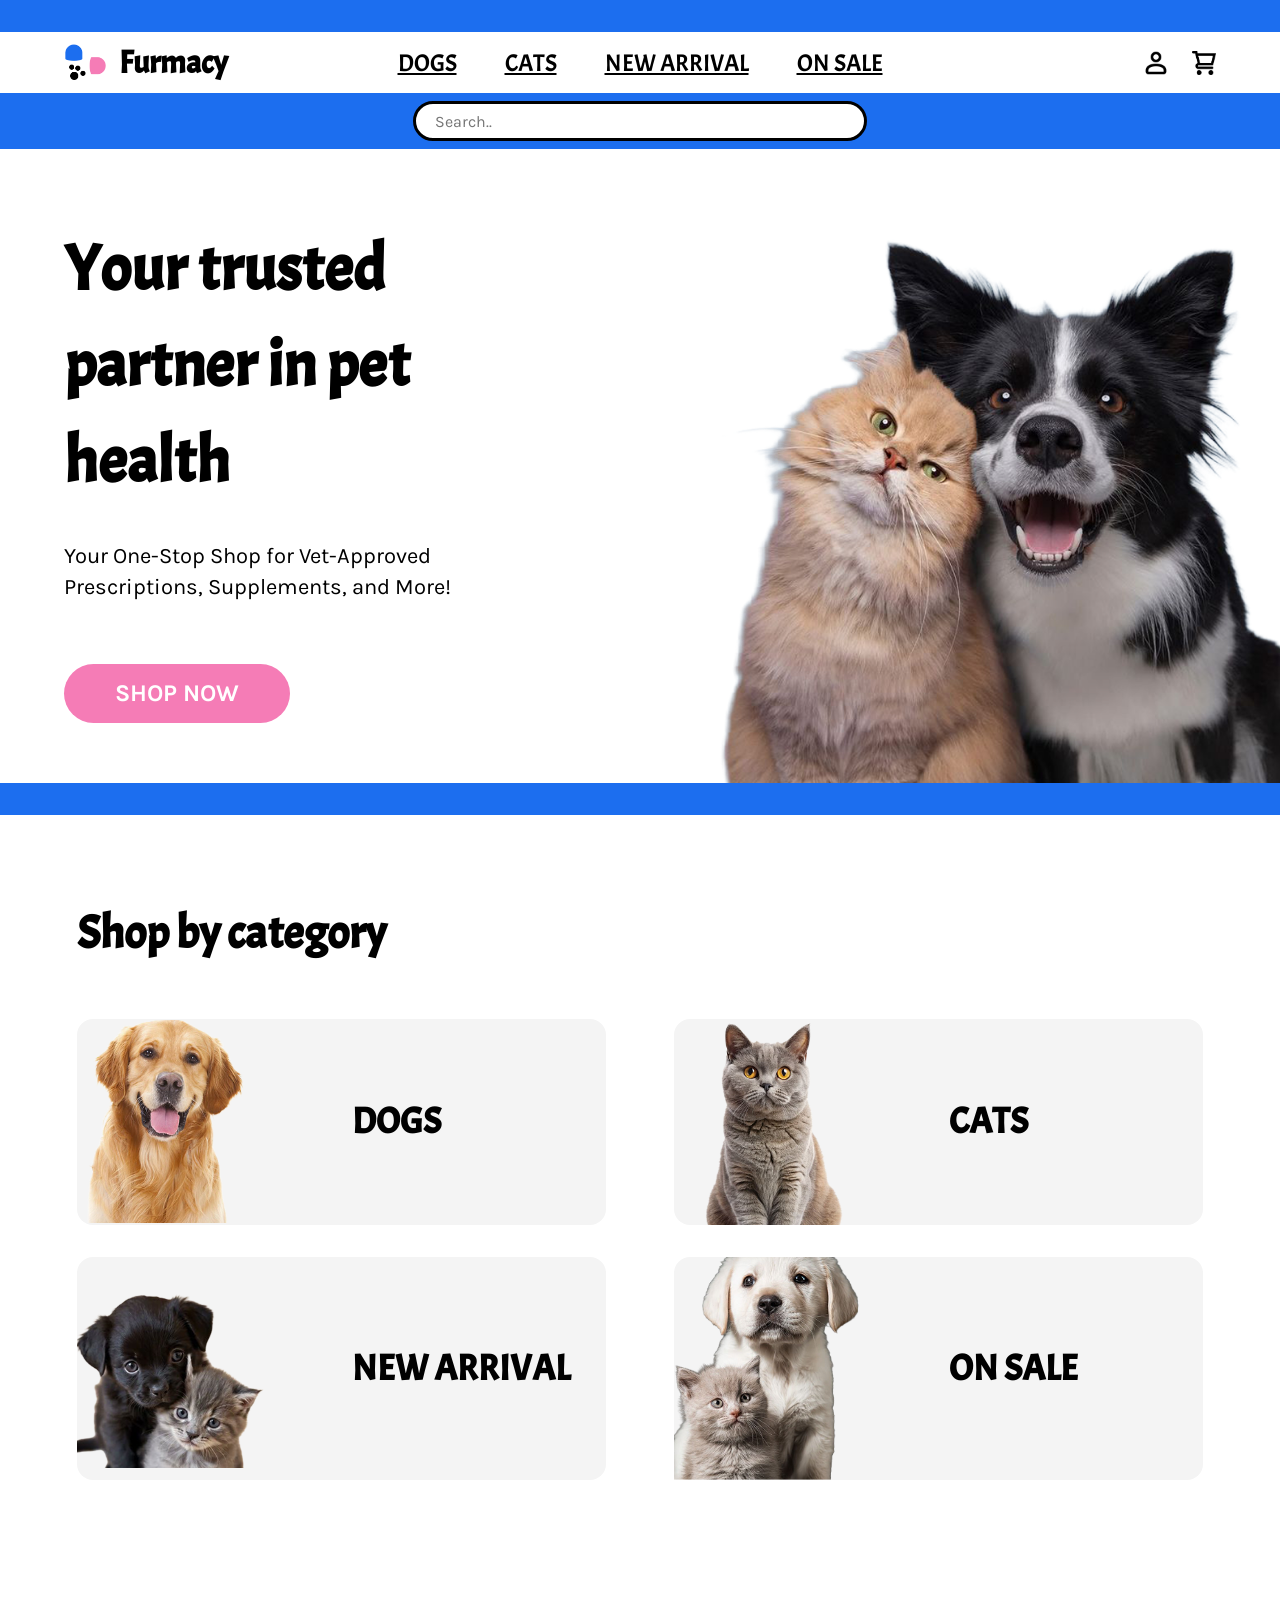
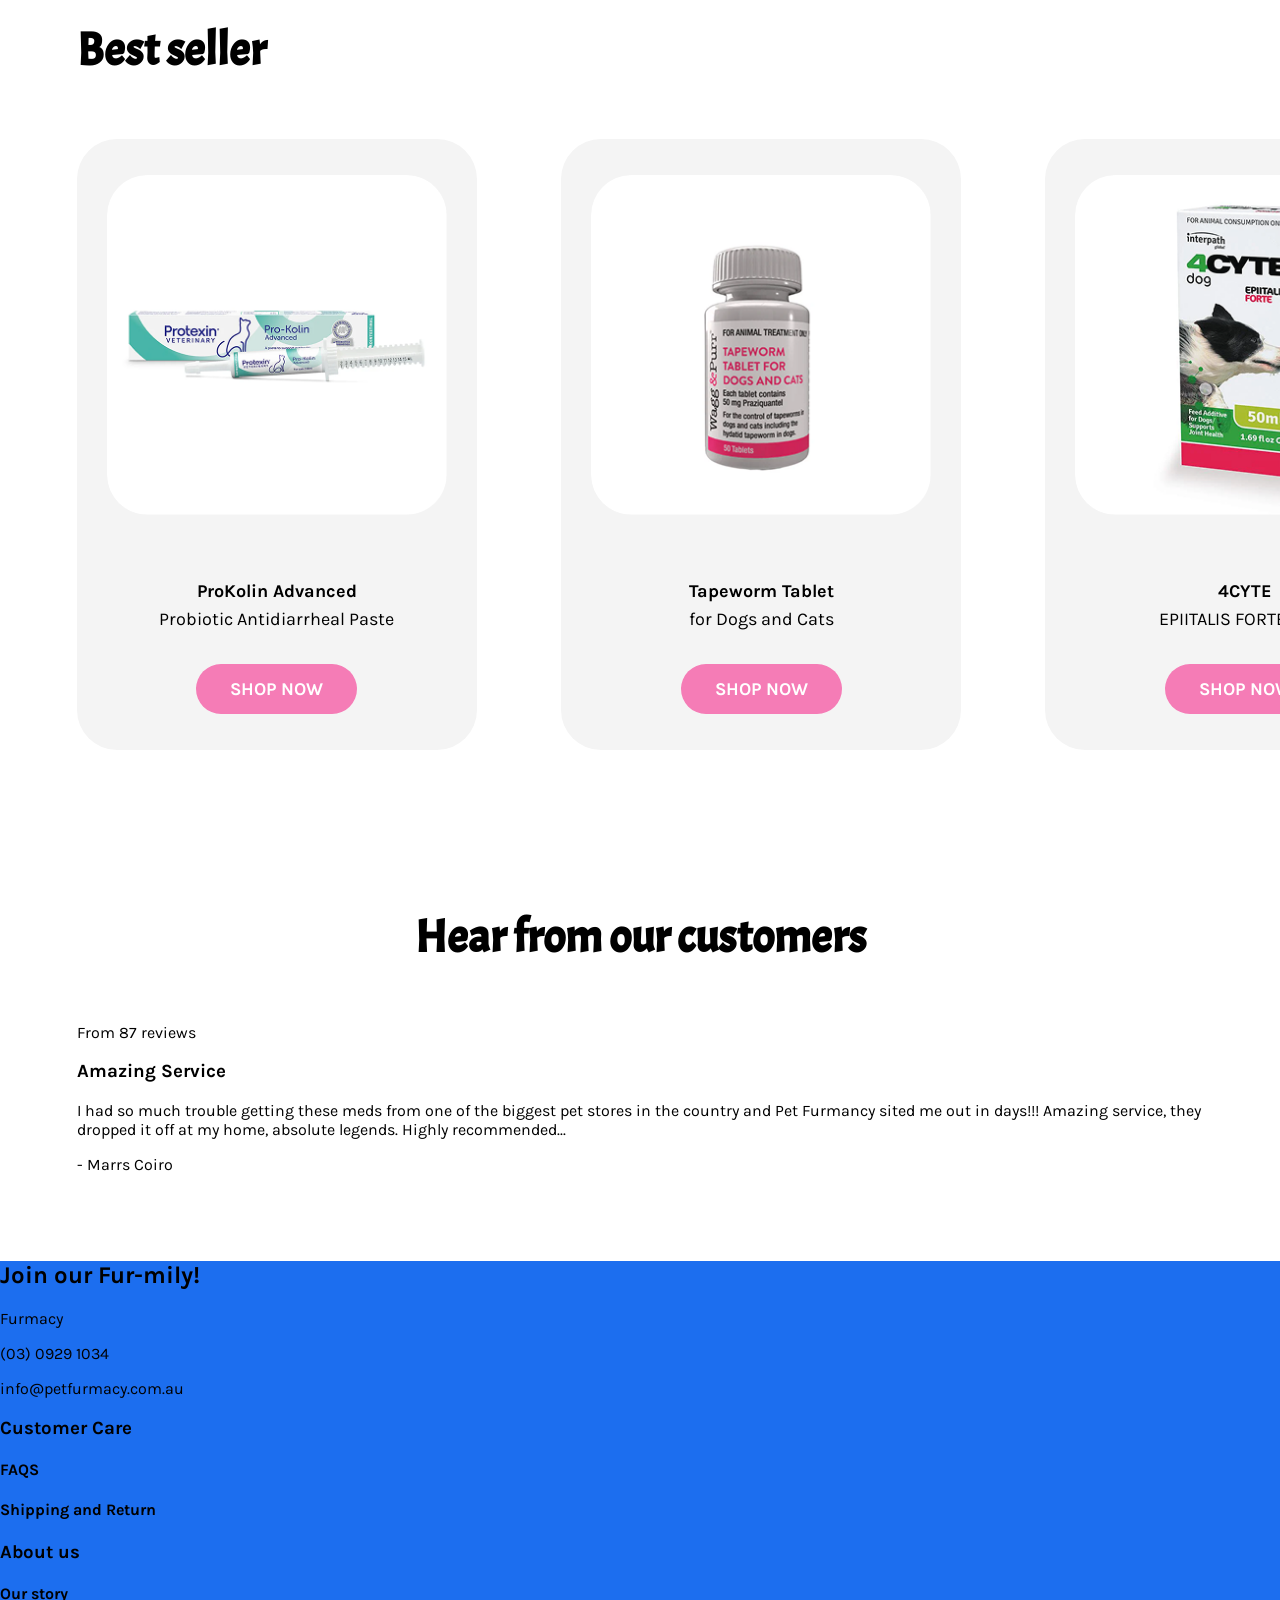
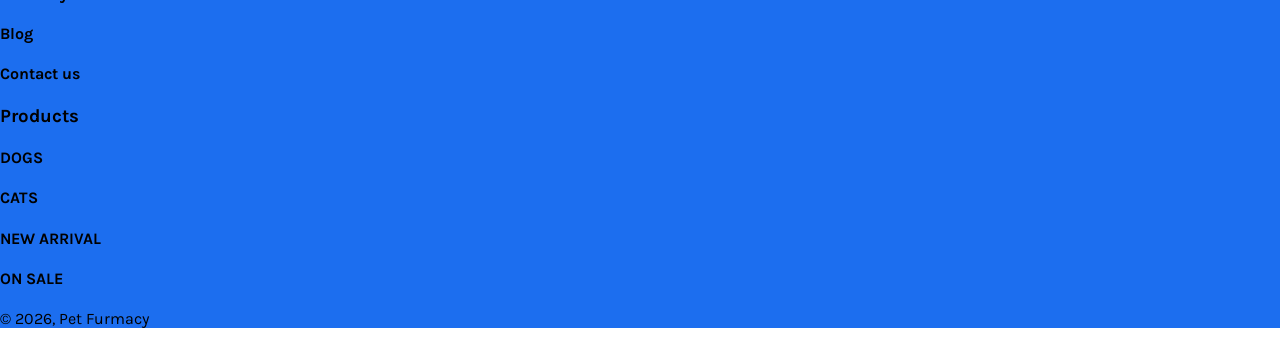
==== index.html @ a3ecbedf "fix homepage best seller section css" ====
<!DOCTYPE html>
<html lang="en">
<head>
    <meta charset="UTF-8">
    <meta name="viewport" content="width=device-width, initial-scale=1.0">
    <title>Pet Furmacy</title>
    <link rel="stylesheet" href="CSS/homepage.css">
</head>

<body>
    <script src="JS/homepage.js"></script>

    <!--header section-->
    <header>
        <div class="first_row"></div>

        <section class="second_row">

            <div class="logo_group">
                <img class="logo" src="Image/homepage_image/logo.png" alt="logo">
                <h1>Furmacy</h1>
            </div>
            
            <nav class="nav_menu">
                <a href="HTML/listpage.html">DOGS</a>
                <a href="#">CATS</a>
                <a href="#">NEW ARRIVAL</a>
                <a href="#">ON SALE</a>
            </nav>

            <div class="header_icons">
                <img src="Image/homepage_image/user.png" alt="login">
                <img src="Image/homepage_image/cart.png" alt="cart">
            </div>

        </section>

        <div class ="third_row">
            <input type="text" placeholder="Search..">
        </div>

    </header>

    <main>

        <!-- hero_section -->
        <section class="hero_section">
            <div class="hero_text">
                <h1>Your trusted partner in pet health</h1>
                 <p>Your One-Stop Shop for Vet-Approved Prescriptions, Supplements, and More!</p>
                <button class="pink_button">SHOP NOW</button>
            </div>

            <img class="hero_image" src="Image/homepage_image/hero_picture.png" alt="hero">
        </section>

        <!-- separate block-->
        <section class="color_block"></section>

        <!-- category section -->
        <section class="category_section">
            <h2>Shop by category</h2>

            <div class="category_grid">

                <div class="category_card">
                    <img src="Image/homepage_image/dog_category.png">
                    <h3>DOGS</h3>
                </div>

                <div class="category_card">
                    <img src="Image/homepage_image/cat_category.png">
                    <h3>CATS</h3>
                </div>

                <div class="category_card">
                    <img src="Image/homepage_image/new_arrival_category.png">
                    <h3>NEW ARRIVAL</h3>
                </div>

                <div class="category_card">
                    <img src="Image/homepage_image/on_sale_category.png">
                    <h3>ON SALE</h3>
                </div>

            </div>
        </section>

        <!-- brand section -->
        <section class="brand_section">

        </section>
         

        <!-- best_seller_section -->
        <section class="product_section">
            <h2>Best seller</h2>

            <div class="product_grid">

                <div class="product_card">
                    <img src="Image/homepage_image/best_seller_1.png">
                    
                    <h4>ProKolin Advanced</h4>
                    <p>Probiotic Antidiarrheal Paste</p>
                    <button class="pink_button">SHOP NOW</button>
                </div>

                <div class="product_card">
                    <img src="Image/homepage_image/best_seller_2.png">
                    <h4>Tapeworm Tablet</h4>
                    <p> for Dogs and Cats</p>
                    <button class="pink_button">SHOP NOW</button>
                </div>

                <div class="product_card">
                    <img src="Image/homepage_image/best_seller_3.png">
                    <h4>4CYTE</h4>
                    <p>EPIITALIS FORTE Dogs</p>
                    <button class="pink_button">SHOP NOW</button>
                </div>

            </div>
        </section>

        <!-- review_section -->
        <section class="review_section">
            <h2>Hear from our customers</h2>
            <p class="review_count">From 87 reviews</p>

            <div class="review_box">
                <h3>Amazing Service</h3>
                <p>I had so much trouble getting these meds from one of the biggest pet stores in the country and Pet Furmancy sited me out in days!!! Amazing service, they dropped it off at my home, absolute legends. Highly recommended...</p>
                <p>- Marrs Coiro</p>
            </div>
        </section>

    </main>

    <footer class="footer">
        <div class = "footer_column">
            <h2>Join our Fur-mily!</h2>
            <p>Furmacy</p>
            <p>(03) 0929 1034</p>
            <p>info@petfurmacy.com.au</p>  
        </div>

        <div class="footer_column">
            <h3>Customer Care</h3>
            <h4>FAQS</h4>
        <h4>Shipping and Return</h4>
        </div>

        <div class="footer_column">
            <h3>About us</h3>
            <h4>Our story</h4>
            <h4>Blog</h4>
            <h4>Contact us</h4>
        </div>
        
        <div class="footer_column">
            <h3>Products</h3>
            <h4>DOGS</h4>
            <h4>CATS</h4>
            <h4>NEW ARRIVAL</h4>
            <h4>ON SALE</h4>
        </div>

        <p class="copyright">© 2026, Pet Furmacy</p>

    </footer>

</body>
</html>
---- CSS/homepage.css ----
@import url('https://fonts.googleapis.com/css2?family=Acme&family=Karla:wght@400;600;700&display=swap');

body{
    background: #ffffff;
    margin: 0;
    font-family: 'Karla', sans-serif;
}

/* header */
header {
    width: 100%;
}

.first_row {
    height: 32px;
    background-color: #1C6EEF;
}

.second_row {
    display: flex;
    align-items: center;
    justify-content: space-between;
    padding: 0.8% 5%;
}

.logo_group {
    display: flex;
    align-items: center;
    gap: 12px;
}

.logo {
    width: 15%;
}

.logo_group h1 {
    font-family: 'Acme', sans-serif;
    font-size: 32px;
    margin: 0;
}

.nav_menu {
    position: absolute;
    left: 50%;
    transform: translateX(-50%);
    display: flex;
    align-items: center;
    gap: 48px;
}


.nav_menu a {
    font-family: 'Acme', sans-serif;
    font-size: 24px;
    color: #000000;
}

.header_icons {
    display: flex;
    align-items: center;
    gap: 24px;
}

.header_icons img {
    width: 24px;
}

/*search row*/
.third_row {
    background-color: #1C6EEF;
    padding: 0.6% 0;
    display:flex;
    justify-content: center;
}

/*search bar*/
.third_row  input{
    width: 32%;
    padding: 0.6% 1.5%;
    border-radius: 50px;
    border: 3px solid #000000;
    font-family: 'Karla', sans-serif;
    font-size: 16px;
}

/* hero section */
.hero_section {
    padding: 1% 0% 0% 5%;
    display:flex;
    align-items: center;
    justify-content: space-between;
}

.hero_text {
    width: 42%;
}

.hero_text h1 {
    font-family: 'Acme', sans-serif;
    font-size: 64px;
    line-height: 1.5;
    margin: 0 0 6% 0;
}

.hero_text p {
    font-family: 'Karla', sans-serif;
    font-size: 22px;
    line-height: 1.4;
    margin: 0 0 12% 0;
}

.pink_button {
    background-color: #F57CB6;
    color:#ffffff;
    border: none;
    border-radius: 50px;
    padding: 3% 10%;
    font-family: 'Karla', sans-serif;
    font-size: 24px;
    font-weight: 700;
}

.hero_image {
    width: 50%;
}

/* color block */
.color_block {
    background-color: #1C6EEF;
    height: 32px;
}

/* category section */
.category_section {
    padding: 4% 6%;
}

.category_section h2 {
    font-family: 'Acme', sans-serif;
    font-size: 46px;
    margin-bottom: 5%;
}

.category_grid {
    display: flex;
    flex-wrap: wrap;
    justify-content: space-between;
    row-gap: 32px;
}

.category_card {
    width: 47%;
    background-color: #F4F4F4;
    border-radius: 16px;
    display: flex;
    align-items: center;
    justify-content: space-between;
}

.category_card img {
    width: 36%;
    display: block;
}

.category_card h3 {
    width: 48%;
    font-family: 'Acme', sans-serif;
    font-size: 36px;
    line-height: 1.1;
    margin: 0;
}

/* brand section */

/* best seller section */
.product_section {
    padding: 4% 0% 4% 6%;
}

.product_section h2 {
    font-family: 'Acme', sans-serif;
    font-size: 46px;
    margin-bottom: 5%;
}

.product_grid {
    display: flex;
    gap: 7%;
    overflow-x: auto;
}

.product_card {
    width: 400px;
    flex-shrink: 0;
    background-color: #F4F4F4;
    border-radius: 40px;
    padding: 3% 2.5%;
    box-sizing: border-box;
    display: flex;
    flex-direction: column;
    align-items: center;
}

.product_card img {
    width: 100%;
    border-radius: 40px;
    margin-bottom: 12%;
}

.product_card h4 {
    font-size: 18px;
    text-align: center;
    font-weight: bold;
    margin-bottom: 2%;
}
.product_card p {
    font-size: 18px;
    text-align: center;
    margin-top: 0%;
    margin-bottom: 10%;
}

.product_card .pink_button {
    font-size: 18px;
    padding: 4% 10%;
}

/* review section */
.review_section {
    padding: 4% 6%;
}

.review_section h2 {
    font-family: 'Acme', sans-serif;
    font-size: 46px;
    margin-top: 5%;
    margin-bottom: 5%;
    text-align: center;
}

.review_box {
    
}


/* footer */
footer {
    background-color: #1C6EEF;
}
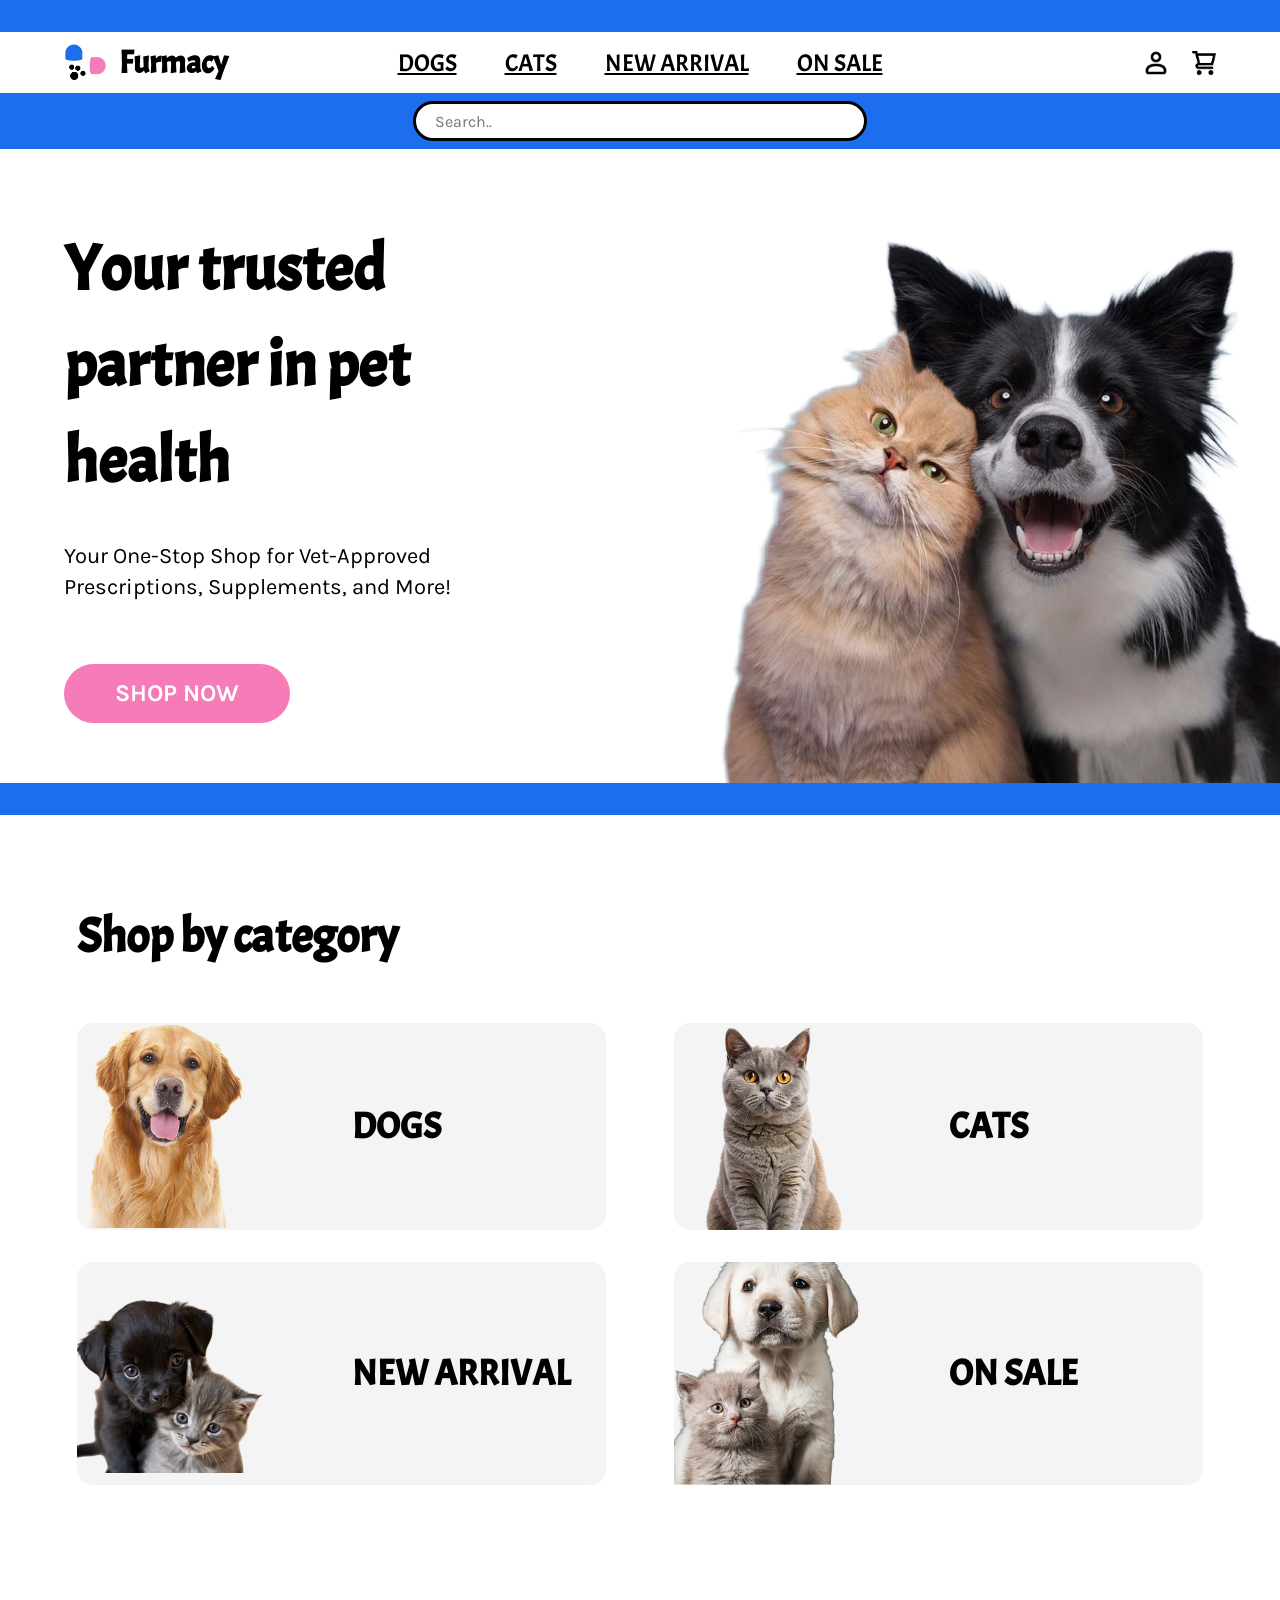
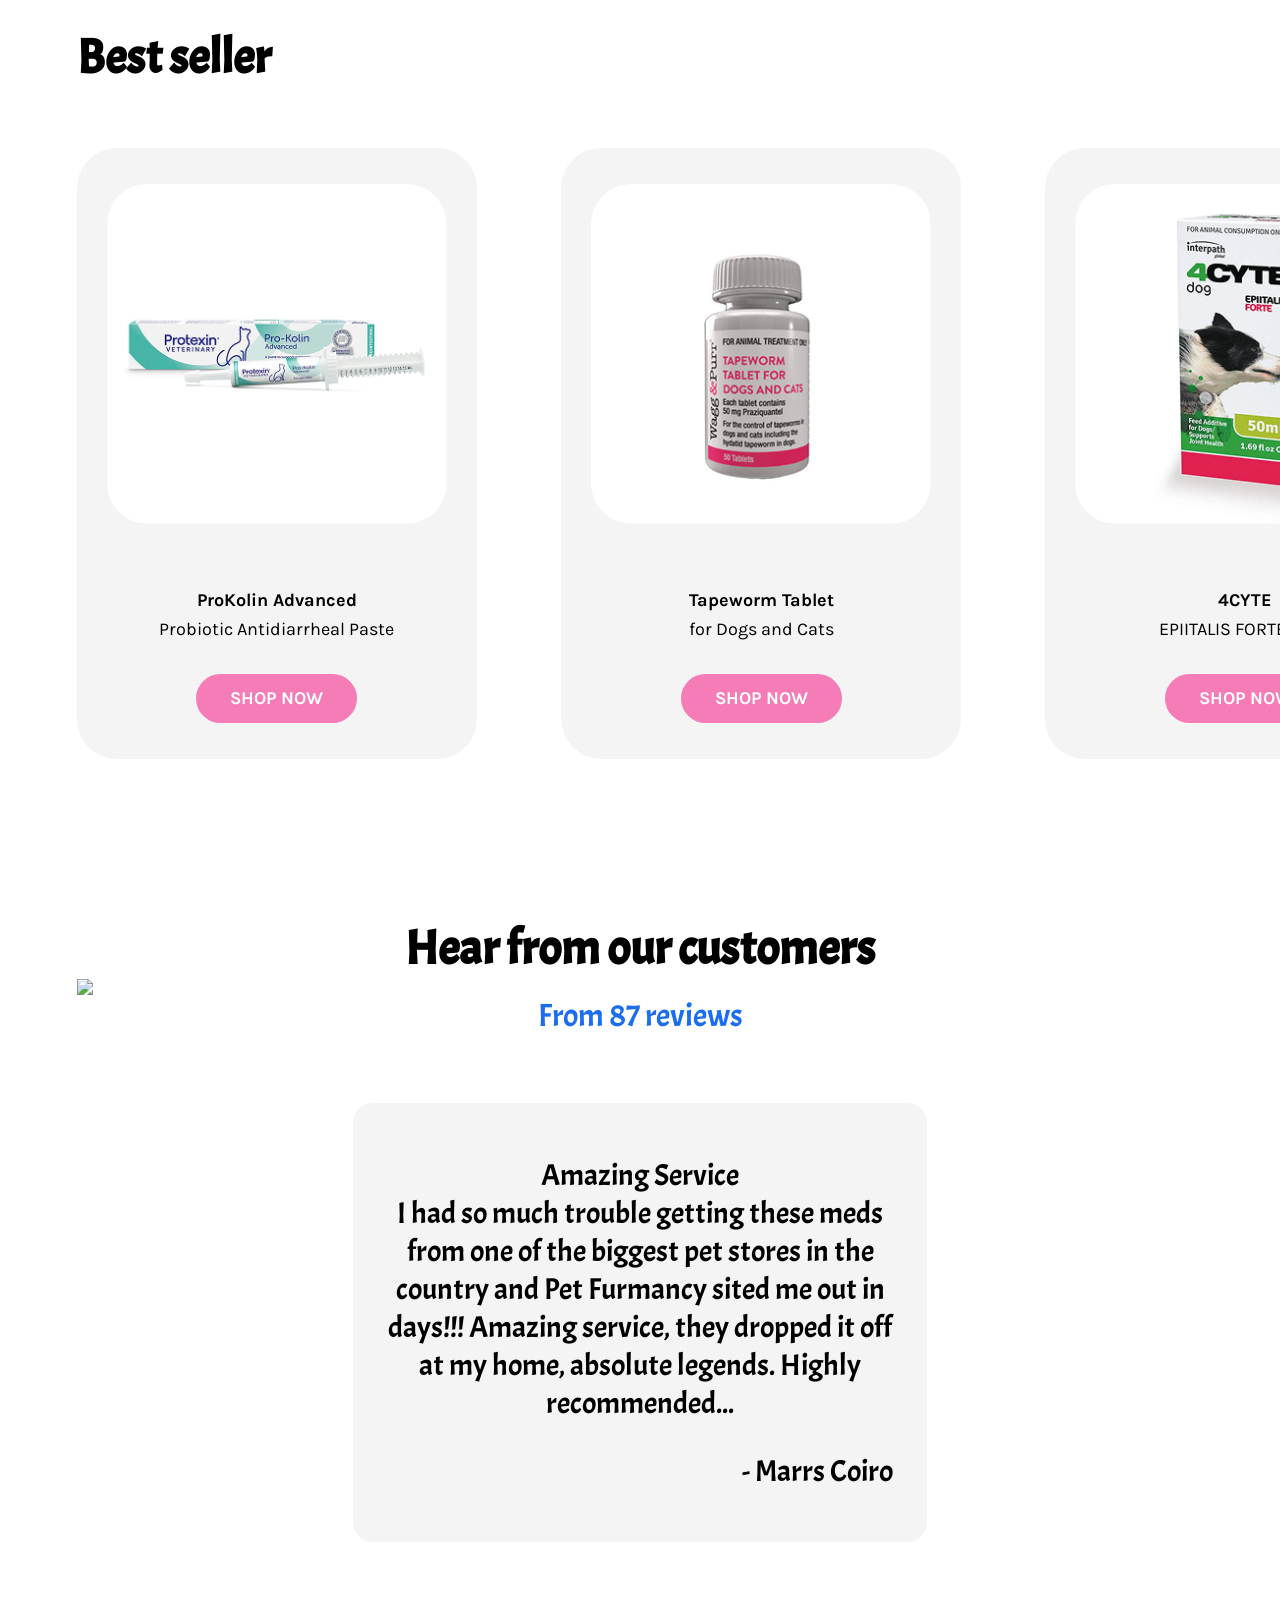
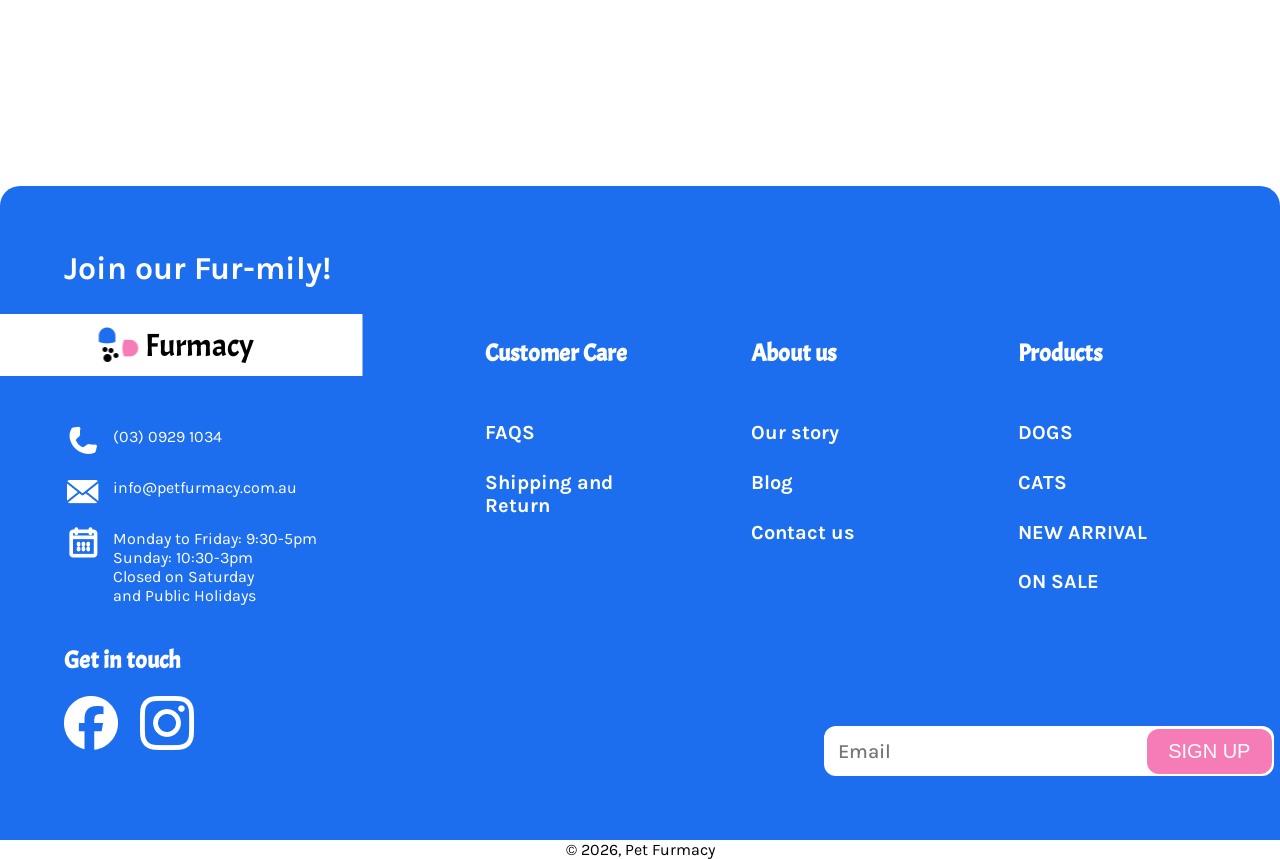
==== commit 80455666: "add homepage footer css" ====
--- a/index.html
+++ b/index.html
@@ -126,49 +126,90 @@
         <!-- review_section -->
         <section class="review_section">
             <h2>Hear from our customers</h2>
+            <img src="../Furmacy Web/Image/homepage_image/rating.png">
             <p class="review_count">From 87 reviews</p>
 
             <div class="review_box">
-                <h3>Amazing Service</h3>
-                <p>I had so much trouble getting these meds from one of the biggest pet stores in the country and Pet Furmancy sited me out in days!!! Amazing service, they dropped it off at my home, absolute legends. Highly recommended...</p>
-                <p>- Marrs Coiro</p>
+                <p>Amazing Service<br>I had so much trouble getting these meds from one of the biggest pet stores in the country and Pet Furmancy sited me out in days!!! Amazing service, they dropped it off at my home, absolute legends. Highly recommended...</p>
+                <p style="text-align: right;">- Marrs Coiro</p>
             </div>
         </section>
 
     </main>
-
-    <footer class="footer">
-        <div class = "footer_column">
-            <h2>Join our Fur-mily!</h2>
-            <p>Furmacy</p>
-            <p>(03) 0929 1034</p>
-            <p>info@petfurmacy.com.au</p>  
-        </div>
-
-        <div class="footer_column">
-            <h3>Customer Care</h3>
-            <h4>FAQS</h4>
-        <h4>Shipping and Return</h4>
-        </div>
-
-        <div class="footer_column">
-            <h3>About us</h3>
-            <h4>Our story</h4>
-            <h4>Blog</h4>
-            <h4>Contact us</h4>
+    
+    <!-- footer -->
+    <footer>
+        <h2>Join our Fur-mily!</h2>
+
+        <div class="footer_content">
+
+            <div class="footer_column contact_content">
+                            
+                <div class="footer_logo_box">
+                    <img src="Image/homepage_image/logo.png">
+                    <span>Furmacy</span>
+                </div>
+
+                <div class="contact_item">
+                    <img src="Image/homepage_image/phone_icon.png">
+                    <p>(03) 0929 1034</p>
+                </div>
+
+                <div class="contact_item">
+                    <img src="Image/homepage_image/email_icon.png">
+                    <p>info@petfurmacy.com.au</p>  
+                </div>
+                
+                <div class="contact_item">
+                    <img src="Image/homepage_image/time_icon.png">
+                    <p>
+                        Monday to Friday: 
+                        9:30-5pm<br>
+                        Sunday: 10:30-3pm<br>
+                        Closed on Saturday<br>
+                        and Public Holidays
+                    </p>
+                </div>
+
+                <h3 style="margin-bottom: 6%;">Get in touch</h3>
+
+                <div class="social_icons">
+                    <img src="Image/homepage_image/facebook.png">
+                    <img src="Image/homepage_image/ig.png">
+                </div>
+
+            </div>
+
+            <div class="footer_column">
+                <h3>Customer Care</h3>
+                <h4>FAQS</h4>
+                <h4>Shipping and Return</h4>
+            </div>
+
+            <div class="footer_column">
+                <h3>About us</h3>
+                <h4>Our story</h4>
+                <h4>Blog</h4>
+                <h4>Contact us</h4>
+            </div>
+        
+            <div class="footer_column">
+                <h3>Products</h3>
+                <h4>DOGS</h4>
+                <h4>CATS</h4>
+                <h4>NEW ARRIVAL</h4>
+                <h4>ON SALE</h4>
+            </div>
+
         </div>
         
-        <div class="footer_column">
-            <h3>Products</h3>
-            <h4>DOGS</h4>
-            <h4>CATS</h4>
-            <h4>NEW ARRIVAL</h4>
-            <h4>ON SALE</h4>
+        <div class="footer_signup">
+            <input type="email" placeholder="Email">
+            <button>SIGN UP</button>
         </div>
-
-        <p class="copyright">© 2026, Pet Furmacy</p>
-
     </footer>
+
+    <p class="copyright">© 2026, Pet Furmacy</p>
 
 </body>
 </html>
--- a/CSS/homepage.css
+++ b/CSS/homepage.css
@@ -137,7 +137,7 @@
 
 .category_section h2 {
     font-family: 'Acme', sans-serif;
-    font-size: 46px;
+    font-size: 48px;
     margin-bottom: 5%;
 }
 
@@ -179,7 +179,7 @@
 
 .product_section h2 {
     font-family: 'Acme', sans-serif;
-    font-size: 46px;
+    font-size: 48px;
     margin-bottom: 5%;
 }
 
@@ -228,22 +228,165 @@
 /* review section */
 .review_section {
     padding: 4% 6%;
+    margin-bottom: 15%;
 }
 
 .review_section h2 {
     font-family: 'Acme', sans-serif;
-    font-size: 46px;
+    font-size: 48px;
     margin-top: 5%;
     margin-bottom: 5%;
     text-align: center;
+    margin-bottom: 0%;
+}
+
+.review_section img {
+    display: block;
+    margin: auto;
+}
+
+.review_count {
+    margin-top: 0%;
+    margin-bottom: 6%;
+    font-family: 'Acme', sans-serif;
+    font-size: 32px;
+    color: #1C6EEF;
+    text-align: center;
 }
 
 .review_box {
-    
+    padding: 2% 3%;
+    background-color: #F4F4F4;
+    width: 45%;
+    margin: auto;
+    border-radius: 20px;
+    text-align: center;
+    font-family: 'Acme', sans-serif;
+    font-size: 30px;
 }
 
 
 /* footer */
 footer {
     background-color: #1C6EEF;
-}+    color: #ffffff;
+    padding: 3% 5%;
+    border-top-left-radius: 20px;
+    border-top-right-radius: 20px;
+}
+
+footer h2 {
+    font-size: 32px;
+}
+
+.footer_content {
+    display:flex;
+    justify-content: space-between;
+    align-items: flex-start;
+    gap: 6%;
+}
+
+.footer_column {
+    width: 18%;
+    font-size: 20px;
+}
+
+.contact_content {
+    font-family: 'Karla', sans-serif;
+    width: 32%;
+    display: flex;
+    flex-direction: column;
+    font-size: 16px;
+}
+
+.footer_logo_box {
+    display:flex;
+    align-items: center;
+    justify-content: center;
+    width: 100%;
+    background-color: #ffffff;
+    padding: 3%;
+    margin-bottom: 10%;
+    color: #000000;
+    font-family: 'Acme', sans-serif;
+    font-size: 32px;
+    gap: 1.5%;
+    transform: translateX(-20%);
+}
+
+.footer_logo_box img {
+    width: 12%;
+}
+
+.contact_item {
+    display: flex;
+    gap: 3%;
+}
+
+.contact_item img {
+    margin-top: 4%;
+    width: 38px;
+    height: 31px;
+    flex-shrink: 0;
+}
+
+
+.footer_content h3 {
+    font-family: 'Acme', sans-serif;
+    font-size: 24px;
+     margin-bottom: 27%;
+}
+
+.social_icons {
+    display: flex;
+    gap: 6%
+}
+
+/* footer sign up */
+.footer_signup {
+    width: 450px;
+    margin-left: 66%;
+    transform:translateY(-50%);
+    position: relative;
+}
+
+.footer_signup input {
+    box-sizing: border-box;
+    border: none;
+    border-radius: 12px;
+
+    font-family: 'Karla', sans-serif;
+    font-size: 20px;
+    font-weight: 500;
+
+    height: 50px;
+    width: 100%;
+
+    padding-left: 3%;
+
+}
+
+.footer_signup button {
+    position: absolute;
+    right: 2.5px;
+    top: 2.5px;
+
+    border: none;
+    border-radius: 12px;
+    background-color: #F57CB6;
+    color: #ffffff;
+    height: 45px;
+    width: 125px;
+    font-size: 20px;
+    font-weight: 500;
+}
+/*copy right*/
+
+.copyright {
+    margin-top: 0%;
+    margin-bottom: 0%;
+    padding: 0%;
+    text-align: center;
+}
+
+
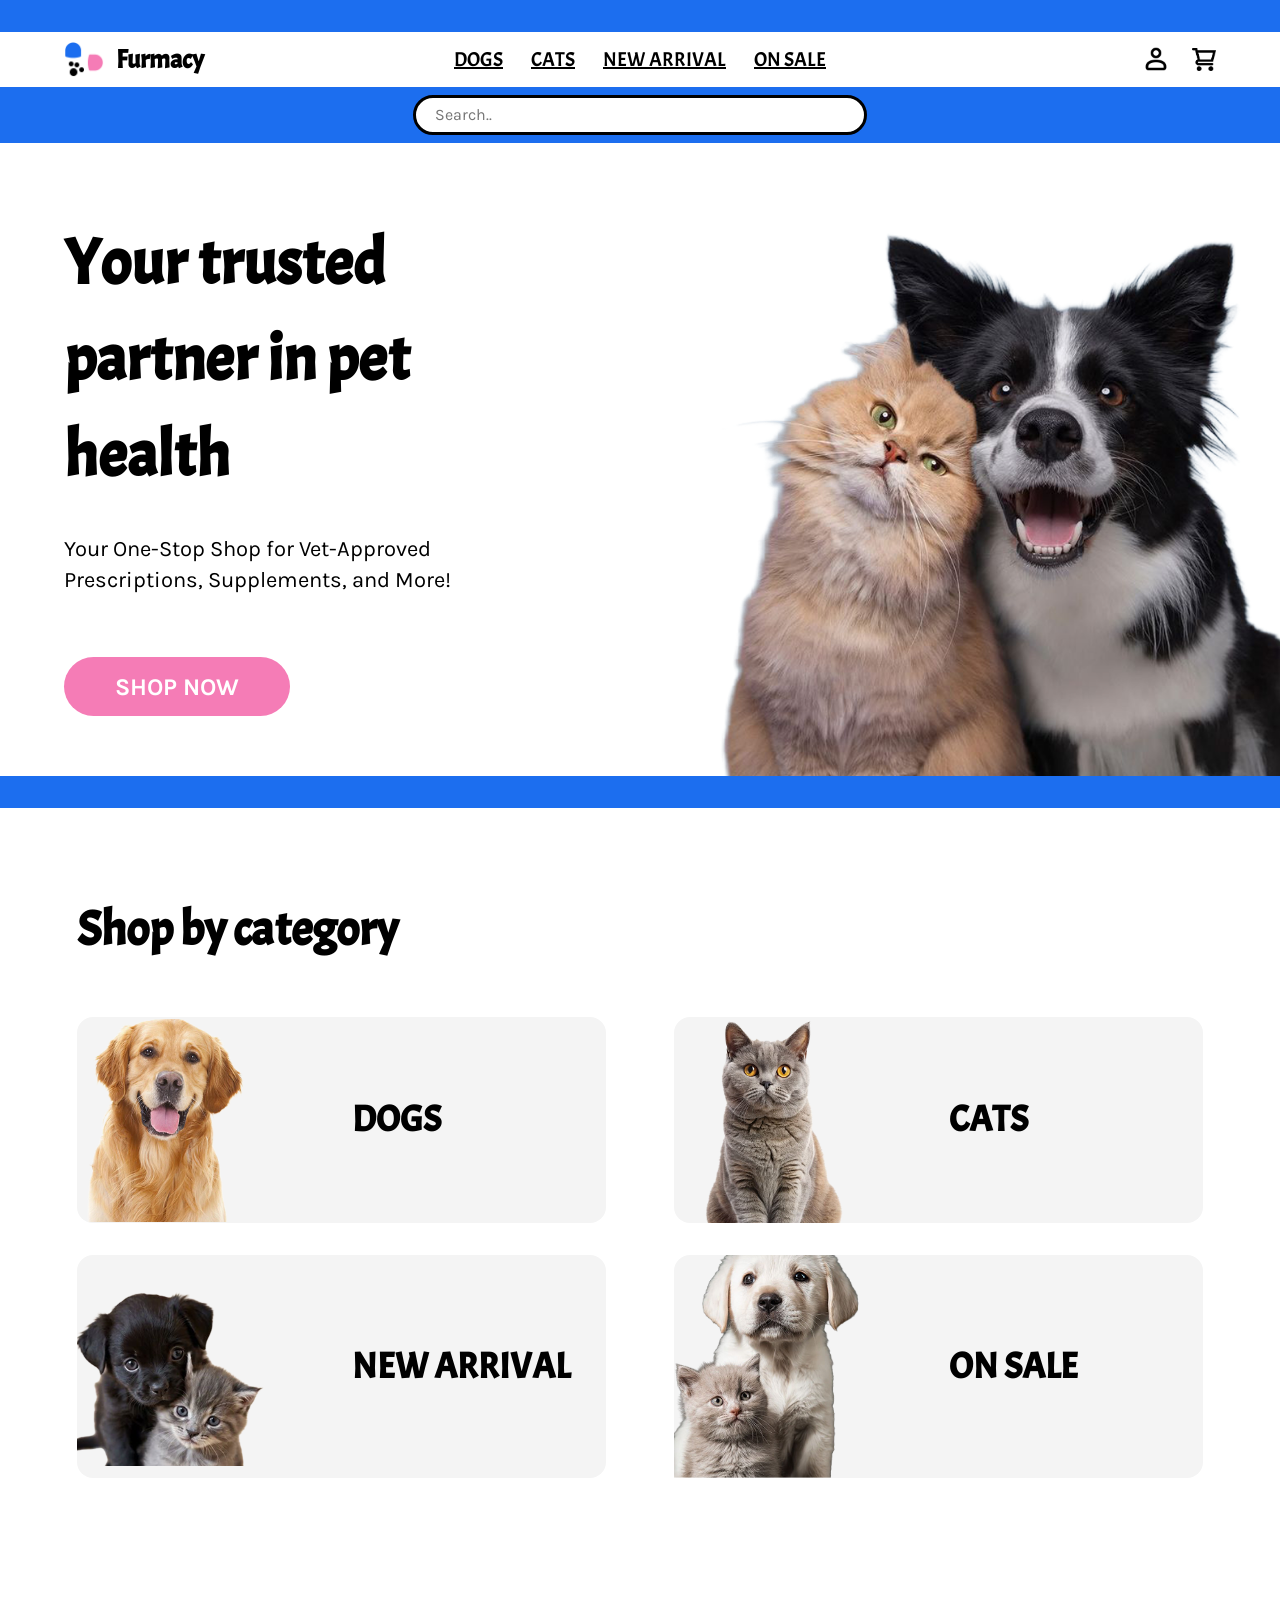
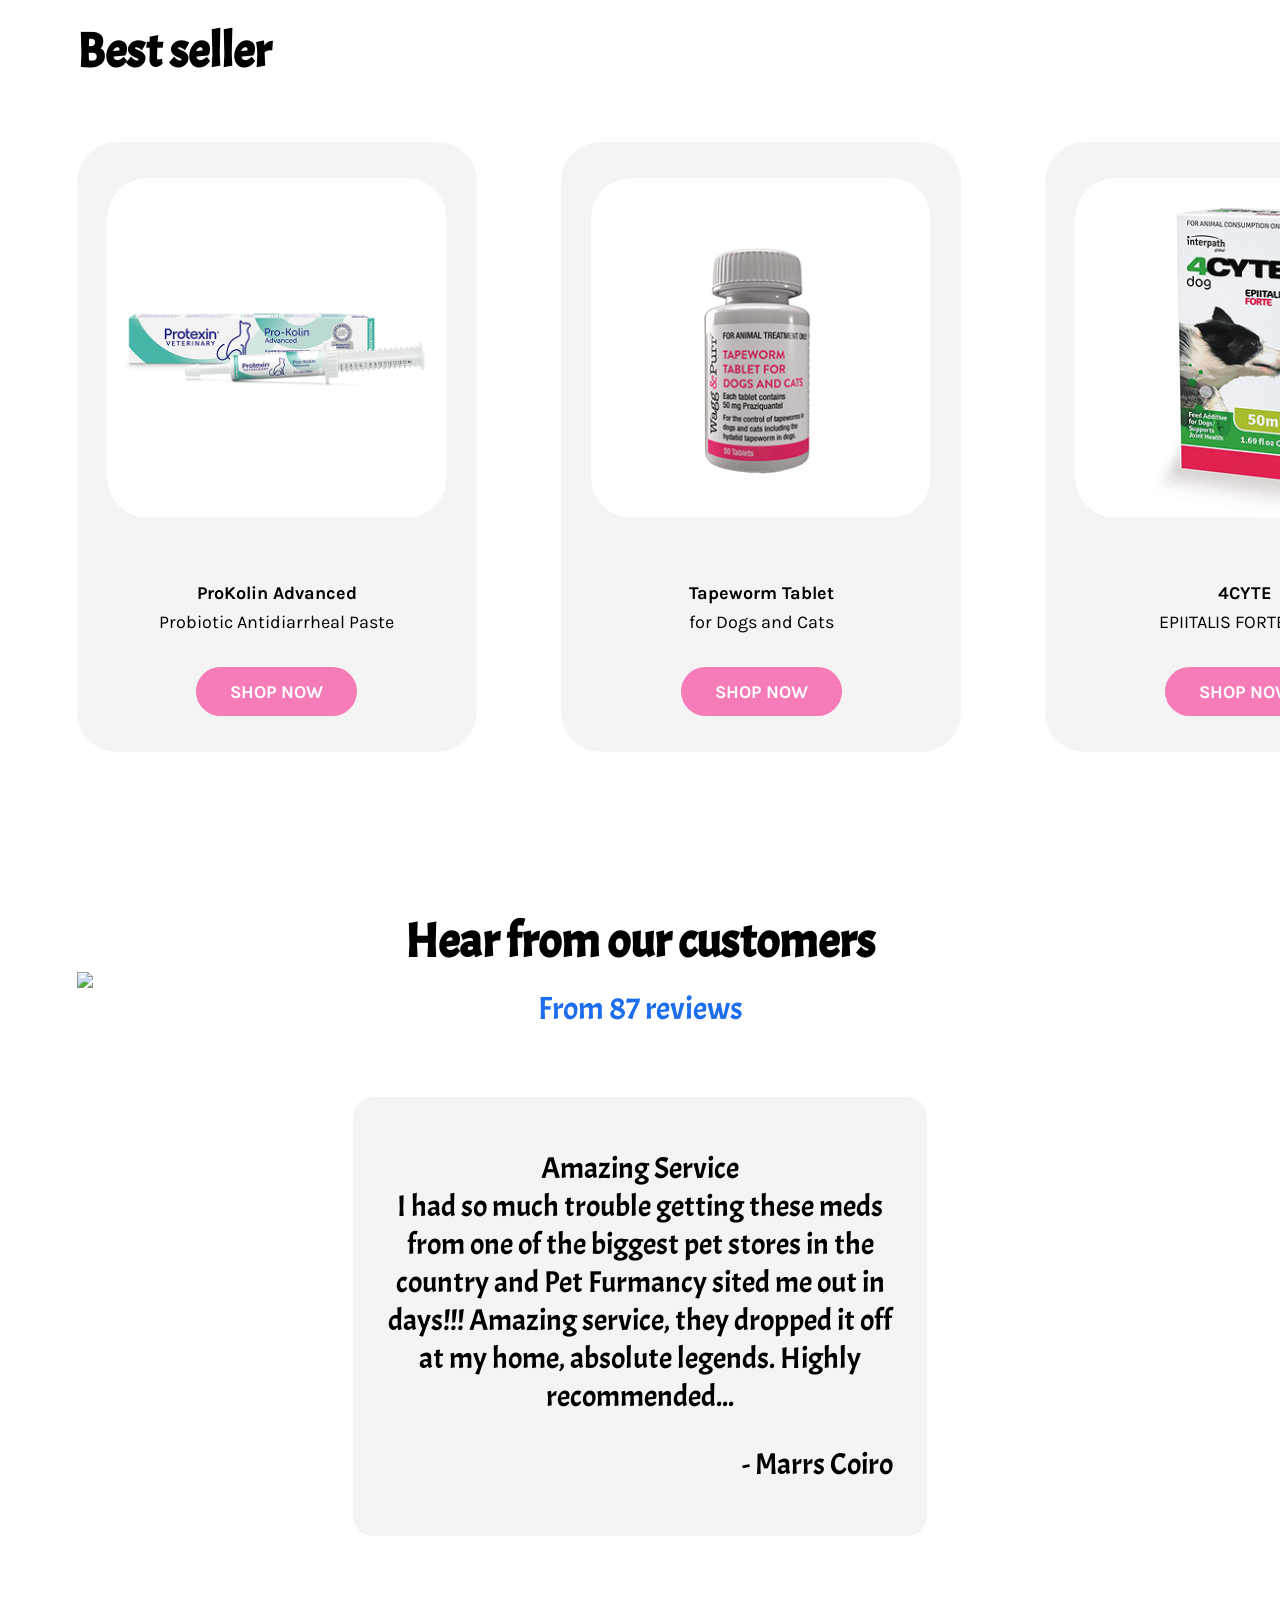
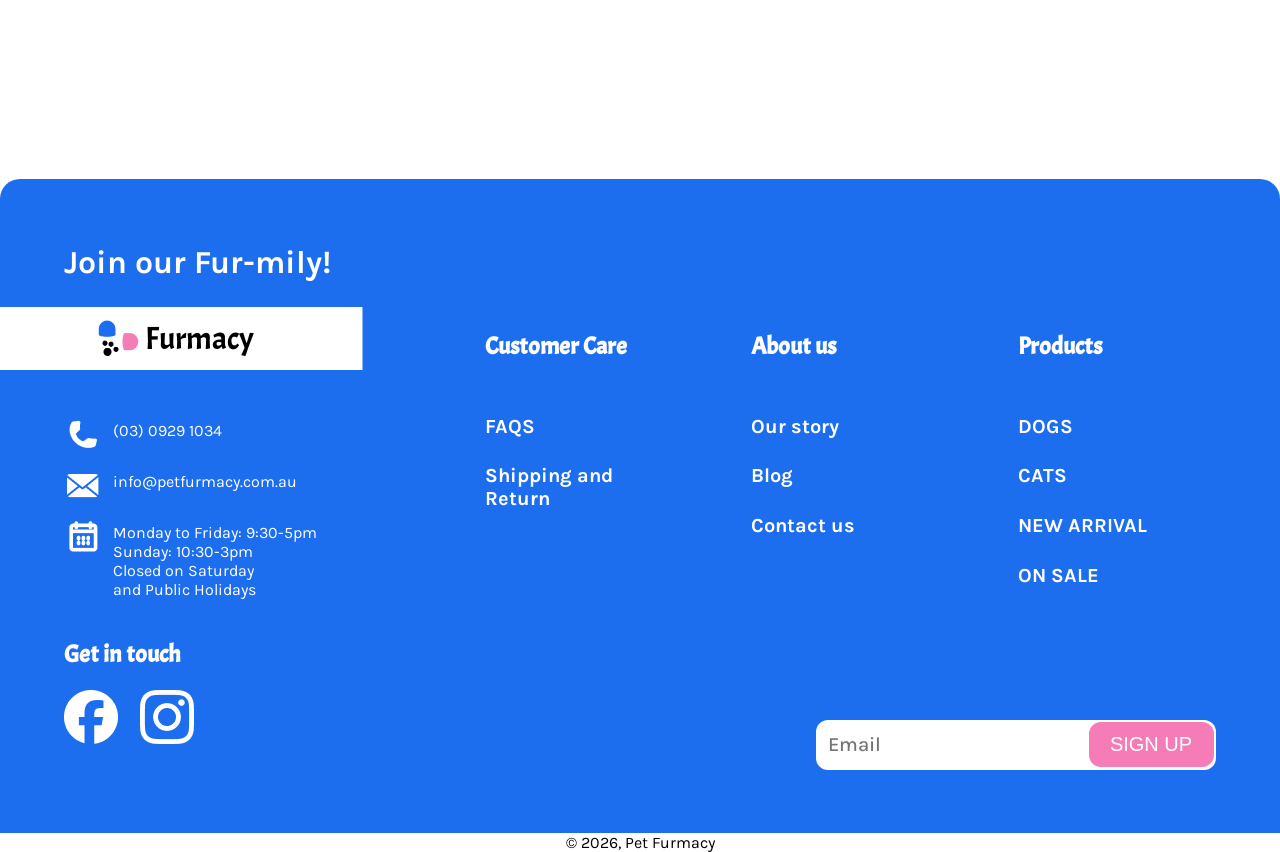
==== commit b00fefbe: "fix humbarger menu error" ====
--- a/index.html
+++ b/index.html
@@ -1,215 +1,219 @@
 <!DOCTYPE html>
 <html lang="en">
-<head>
-    <meta charset="UTF-8">
-    <meta name="viewport" content="width=device-width, initial-scale=1.0">
-    <title>Pet Furmacy</title>
-    <link rel="stylesheet" href="CSS/homepage.css">
-</head>
-
-<body>
-    <script src="JS/homepage.js"></script>
-
-    <!--header section-->
-    <header>
-        <div class="first_row"></div>
-
-        <section class="second_row">
-
-            <div class="logo_group">
-                <img class="logo" src="Image/homepage_image/logo.png" alt="logo">
-                <h1>Furmacy</h1>
+    <head>
+        <meta charset="UTF-8">
+        <meta name="viewport" content="width=device-width, initial-scale=1.0">
+        <title>Pet Furmacy</title>
+        <link rel="stylesheet" href="CSS/global.css">
+        <link rel="stylesheet" href="CSS/homepage.css">
+    </head>
+
+    <body>
+        <!--header section-->
+        <header>
+            <div class="first_row"></div>
+
+            <section class="second_row">
+                <img class="menu_icon" src="Image/homepage_image/hamburger_menu.png" alt="menu">
+
+                <div class="logo_group">
+                    <img class="logo" src="Image/homepage_image/logo.png" alt="logo">
+                    <h1>Furmacy</h1>
+                </div>
+                
+                <nav class="nav_menu">
+                    <a href="HTML/listpage.html">DOGS</a>
+                    <a href="#">CATS</a>
+                    <a href="#">NEW ARRIVAL</a>
+                    <a href="#">ON SALE</a>
+                </nav>
+
+                <div class="header_icons">
+                    <img src="Image/homepage_image/user.png" alt="login">
+                    <a href="cart.html" class="cart_link">
+                        <img src="Image/homepage_image/cart.png" alt="cart">
+                        <span class="cart_badge"></span>
+                    </a>
+                </div>
+
+            </section>
+
+            <div class ="third_row">
+                <input type="text" placeholder="Search..">
+            </div>
+
+        </header>
+
+        <main>
+
+            <!-- hero_section -->
+            <section class="hero_section">
+                <div class="hero_text">
+                    <h1>Your trusted partner in pet health</h1>
+                    <p>Your One-Stop Shop for Vet-Approved Prescriptions, Supplements, and More!</p>
+                    <button class="pink_button">SHOP NOW</button>
+                </div>
+
+                <img class="hero_image" src="Image/homepage_image/hero_picture.png" alt="hero">
+            </section>
+
+            <!-- separate block-->
+            <section class="color_block"></section>
+
+            <!-- category section -->
+            <section class="category_section">
+                <h2>Shop by category</h2>
+
+                <div class="category_grid">
+
+                    <div class="category_card">
+                        <img src="Image/homepage_image/dog_category.png">
+                        <h3>DOGS</h3>
+                    </div>
+
+                    <div class="category_card">
+                        <img src="Image/homepage_image/cat_category.png">
+                        <h3>CATS</h3>
+                    </div>
+
+                    <div class="category_card">
+                        <img src="Image/homepage_image/new_arrival_category.png">
+                        <h3>NEW ARRIVAL</h3>
+                    </div>
+
+                    <div class="category_card">
+                        <img src="Image/homepage_image/on_sale_category.png">
+                        <h3>ON SALE</h3>
+                    </div>
+
+                </div>
+            </section>
+
+            <!-- brand section -->
+            <section class="brand_section">
+
+            </section>
+            
+
+            <!-- best_seller_section -->
+            <section class="product_section">
+                <h2>Best seller</h2>
+
+                <div class="product_grid">
+
+                    <div class="product_card">
+                        <img src="Image/homepage_image/best_seller_1.png">
+                        
+                        <h4>ProKolin Advanced</h4>
+                        <p>Probiotic Antidiarrheal Paste</p>
+                        <button class="pink_button">SHOP NOW</button>
+                    </div>
+
+                    <div class="product_card">
+                        <img src="Image/homepage_image/best_seller_2.png">
+                        <h4>Tapeworm Tablet</h4>
+                        <p> for Dogs and Cats</p>
+                        <button class="pink_button">SHOP NOW</button>
+                    </div>
+
+                    <div class="product_card">
+                        <img src="Image/homepage_image/best_seller_3.png">
+                        <h4>4CYTE</h4>
+                        <p>EPIITALIS FORTE Dogs</p>
+                        <button class="pink_button">SHOP NOW</button>
+                    </div>
+
+                </div>
+            </section>
+
+            <!-- review_section -->
+            <section class="review_section">
+                <h2>Hear from our customers</h2>
+                <img src="../Furmacy Web/Image/homepage_image/rating.png">
+                <p class="review_count">From 87 reviews</p>
+
+                <div class="review_box">
+                    <p>Amazing Service<br>I had so much trouble getting these meds from one of the biggest pet stores in the country and Pet Furmancy sited me out in days!!! Amazing service, they dropped it off at my home, absolute legends. Highly recommended...</p>
+                    <p style="text-align: right;">- Marrs Coiro</p>
+                </div>
+            </section>
+
+        </main>
+        
+        <!-- footer -->
+        <footer>
+            <h2>Join our Fur-mily!</h2>
+
+            <div class="footer_content">
+
+                <div class="footer_column contact_content">
+                                
+                    <div class="footer_logo_box">
+                        <img src="Image/homepage_image/logo.png">
+                        <span>Furmacy</span>
+                    </div>
+
+                    <div class="contact_item">
+                        <img src="Image/homepage_image/phone_icon.png">
+                        <p>(03) 0929 1034</p>
+                    </div>
+
+                    <div class="contact_item">
+                        <img src="Image/homepage_image/email_icon.png">
+                        <p>info@petfurmacy.com.au</p>  
+                    </div>
+                    
+                    <div class="contact_item">
+                        <img src="Image/homepage_image/time_icon.png">
+                        <p>
+                            Monday to Friday: 
+                            9:30-5pm<br>
+                            Sunday: 10:30-3pm<br>
+                            Closed on Saturday<br>
+                            and Public Holidays
+                        </p>
+                    </div>
+
+                    <h3 style="margin-bottom: 6%;">Get in touch</h3>
+
+                    <div class="social_icons">
+                        <img src="Image/homepage_image/facebook.png">
+                        <img src="Image/homepage_image/ig.png">
+                    </div>
+
+                </div>
+
+                <div class="footer_column">
+                    <h3>Customer Care</h3>
+                    <h4>FAQS</h4>
+                    <h4>Shipping and Return</h4>
+                </div>
+
+                <div class="footer_column">
+                    <h3>About us</h3>
+                    <h4>Our story</h4>
+                    <h4>Blog</h4>
+                    <h4>Contact us</h4>
+                </div>
+            
+                <div class="footer_column">
+                    <h3>Products</h3>
+                    <h4>DOGS</h4>
+                    <h4>CATS</h4>
+                    <h4>NEW ARRIVAL</h4>
+                    <h4>ON SALE</h4>
+                </div>
+
             </div>
             
-            <nav class="nav_menu">
-                <a href="HTML/listpage.html">DOGS</a>
-                <a href="#">CATS</a>
-                <a href="#">NEW ARRIVAL</a>
-                <a href="#">ON SALE</a>
-            </nav>
-
-            <div class="header_icons">
-                <img src="Image/homepage_image/user.png" alt="login">
-                <img src="Image/homepage_image/cart.png" alt="cart">
+            <div class="footer_signup">
+                <input type="email" placeholder="Email">
+                <button>SIGN UP</button>
             </div>
-
-        </section>
-
-        <div class ="third_row">
-            <input type="text" placeholder="Search..">
-        </div>
-
-    </header>
-
-    <main>
-
-        <!-- hero_section -->
-        <section class="hero_section">
-            <div class="hero_text">
-                <h1>Your trusted partner in pet health</h1>
-                 <p>Your One-Stop Shop for Vet-Approved Prescriptions, Supplements, and More!</p>
-                <button class="pink_button">SHOP NOW</button>
-            </div>
-
-            <img class="hero_image" src="Image/homepage_image/hero_picture.png" alt="hero">
-        </section>
-
-        <!-- separate block-->
-        <section class="color_block"></section>
-
-        <!-- category section -->
-        <section class="category_section">
-            <h2>Shop by category</h2>
-
-            <div class="category_grid">
-
-                <div class="category_card">
-                    <img src="Image/homepage_image/dog_category.png">
-                    <h3>DOGS</h3>
-                </div>
-
-                <div class="category_card">
-                    <img src="Image/homepage_image/cat_category.png">
-                    <h3>CATS</h3>
-                </div>
-
-                <div class="category_card">
-                    <img src="Image/homepage_image/new_arrival_category.png">
-                    <h3>NEW ARRIVAL</h3>
-                </div>
-
-                <div class="category_card">
-                    <img src="Image/homepage_image/on_sale_category.png">
-                    <h3>ON SALE</h3>
-                </div>
-
-            </div>
-        </section>
-
-        <!-- brand section -->
-        <section class="brand_section">
-
-        </section>
-         
-
-        <!-- best_seller_section -->
-        <section class="product_section">
-            <h2>Best seller</h2>
-
-            <div class="product_grid">
-
-                <div class="product_card">
-                    <img src="Image/homepage_image/best_seller_1.png">
-                    
-                    <h4>ProKolin Advanced</h4>
-                    <p>Probiotic Antidiarrheal Paste</p>
-                    <button class="pink_button">SHOP NOW</button>
-                </div>
-
-                <div class="product_card">
-                    <img src="Image/homepage_image/best_seller_2.png">
-                    <h4>Tapeworm Tablet</h4>
-                    <p> for Dogs and Cats</p>
-                    <button class="pink_button">SHOP NOW</button>
-                </div>
-
-                <div class="product_card">
-                    <img src="Image/homepage_image/best_seller_3.png">
-                    <h4>4CYTE</h4>
-                    <p>EPIITALIS FORTE Dogs</p>
-                    <button class="pink_button">SHOP NOW</button>
-                </div>
-
-            </div>
-        </section>
-
-        <!-- review_section -->
-        <section class="review_section">
-            <h2>Hear from our customers</h2>
-            <img src="../Furmacy Web/Image/homepage_image/rating.png">
-            <p class="review_count">From 87 reviews</p>
-
-            <div class="review_box">
-                <p>Amazing Service<br>I had so much trouble getting these meds from one of the biggest pet stores in the country and Pet Furmancy sited me out in days!!! Amazing service, they dropped it off at my home, absolute legends. Highly recommended...</p>
-                <p style="text-align: right;">- Marrs Coiro</p>
-            </div>
-        </section>
-
-    </main>
-    
-    <!-- footer -->
-    <footer>
-        <h2>Join our Fur-mily!</h2>
-
-        <div class="footer_content">
-
-            <div class="footer_column contact_content">
-                            
-                <div class="footer_logo_box">
-                    <img src="Image/homepage_image/logo.png">
-                    <span>Furmacy</span>
-                </div>
-
-                <div class="contact_item">
-                    <img src="Image/homepage_image/phone_icon.png">
-                    <p>(03) 0929 1034</p>
-                </div>
-
-                <div class="contact_item">
-                    <img src="Image/homepage_image/email_icon.png">
-                    <p>info@petfurmacy.com.au</p>  
-                </div>
-                
-                <div class="contact_item">
-                    <img src="Image/homepage_image/time_icon.png">
-                    <p>
-                        Monday to Friday: 
-                        9:30-5pm<br>
-                        Sunday: 10:30-3pm<br>
-                        Closed on Saturday<br>
-                        and Public Holidays
-                    </p>
-                </div>
-
-                <h3 style="margin-bottom: 6%;">Get in touch</h3>
-
-                <div class="social_icons">
-                    <img src="Image/homepage_image/facebook.png">
-                    <img src="Image/homepage_image/ig.png">
-                </div>
-
-            </div>
-
-            <div class="footer_column">
-                <h3>Customer Care</h3>
-                <h4>FAQS</h4>
-                <h4>Shipping and Return</h4>
-            </div>
-
-            <div class="footer_column">
-                <h3>About us</h3>
-                <h4>Our story</h4>
-                <h4>Blog</h4>
-                <h4>Contact us</h4>
-            </div>
-        
-            <div class="footer_column">
-                <h3>Products</h3>
-                <h4>DOGS</h4>
-                <h4>CATS</h4>
-                <h4>NEW ARRIVAL</h4>
-                <h4>ON SALE</h4>
-            </div>
-
-        </div>
-        
-        <div class="footer_signup">
-            <input type="email" placeholder="Email">
-            <button>SIGN UP</button>
-        </div>
-    </footer>
-
-    <p class="copyright">© 2026, Pet Furmacy</p>
-
-</body>
+        </footer>
+
+        <p class="copyright">© 2026, Pet Furmacy</p>
+
+        <script src="JS/cart.js"></script>
+    </body>
 </html>
--- a/CSS/global.css
+++ b/CSS/global.css
@@ -0,0 +1,409 @@
+@import url('https://fonts.googleapis.com/css2?family=Acme&family=Karla:wght@400;600;700&display=swap');
+
+body{
+    background: #ffffff;
+    margin: 0;
+    font-family: 'Karla', sans-serif;
+}
+
+/* header */
+header {
+    width: 100%;
+}
+
+header {
+    position: sticky;
+    top: 0;
+    z-index: 1100;
+    background-color: #ffffff;
+}
+
+.first_row {
+    height: 32px;
+    background-color: #1C6EEF;
+}
+
+.second_row {
+    display: flex;
+    align-items: center;
+    justify-content: space-between;
+    padding: 0.8% 5%;
+}
+
+.logo_group {
+    display: flex;
+    align-items: center;
+    gap: 12px;
+    text-decoration: none;
+    color: inherit;
+}
+
+.logo {
+    width: 15%;
+}
+
+.logo_group h1 {
+    font-family: 'Acme', sans-serif;
+    font-size: 32px;
+    margin: 0;
+}
+
+.nav_menu {
+    position: absolute;
+    left: 50%;
+    transform: translateX(-50%);
+    display: flex;
+    align-items: center;
+    gap: 48px;
+}
+
+
+.nav_menu a {
+    font-family: 'Acme', sans-serif;
+    font-size: 24px;
+    color: #000000;
+}
+
+.header_icons {
+    display: flex;
+    align-items: center;
+    gap: 24px;
+}
+
+.header_icons img {
+    width: 24px;
+}
+
+/*cart icon*/
+.cart_link {
+    position: relative;
+    display: inline-flex;
+    align-items: center;
+}
+
+.cart_badge {
+    display: none;
+    position: absolute;
+    top: -4px;
+    right: -4px;
+    width: 9px;
+    height: 9px;
+    background: #EA4335;
+    border-radius: 50%;
+    border: 1.5px solid #fff;
+}
+
+.cart_badge.is_visible {
+    display: block;
+}
+
+/*search row*/
+.third_row {
+    background-color: #1C6EEF;
+    padding: 0.6% 0;
+    display:flex;
+    justify-content: center;
+}
+
+/*search bar*/
+.third_row  input{
+    width: 32%;
+    padding: 0.6% 1.5%;
+    border-radius: 50px;
+    border: 3px solid #000000;
+    font-family: 'Karla', sans-serif;
+    font-size: 16px;
+}
+
+/* footer */
+footer {
+    background-color: #1C6EEF;
+    color: #ffffff;
+    padding: 3% 5%;
+    border-top-left-radius: 20px;
+    border-top-right-radius: 20px;
+}
+
+footer h2 {
+    font-size: 32px;
+}
+
+.footer_content {
+    display:flex;
+    justify-content: space-between;
+    align-items: flex-start;
+    gap: 6%;
+}
+
+.footer_column {
+    width: 18%;
+    font-size: 20px;
+}
+
+.contact_content {
+    font-family: 'Karla', sans-serif;
+    width: 32%;
+    display: flex;
+    flex-direction: column;
+    font-size: 16px;
+}
+
+.footer_logo_box {
+    display:flex;
+    align-items: center;
+    justify-content: center;
+    width: 100%;
+    background-color: #ffffff;
+    padding: 3%;
+    margin-bottom: 10%;
+    color: #000000;
+    font-family: 'Acme', sans-serif;
+    font-size: 32px;
+    gap: 1.5%;
+    transform: translateX(-20%);
+}
+
+.footer_logo_box img {
+    width: 12%;
+}
+
+.contact_item {
+    display: flex;
+    gap: 3%;
+}
+
+.contact_item img {
+    margin-top: 4%;
+    width: 38px;
+    height: 31px;
+    flex-shrink: 0;
+}
+
+
+.footer_content h3 {
+    font-family: 'Acme', sans-serif;
+    font-size: 24px;
+     margin-bottom: 27%;
+}
+
+.social_icons {
+    display: flex;
+    gap: 6%
+}
+
+/* footer sign up */
+.footer_signup {
+    width: 450px;
+    margin-left: 66%;
+    transform:translateY(-50%);
+    position: relative;
+}
+
+.footer_signup input {
+    box-sizing: border-box;
+    border: none;
+    border-radius: 12px;
+
+    font-family: 'Karla', sans-serif;
+    font-size: 20px;
+    font-weight: 500;
+
+    height: 50px;
+    width: 100%;
+
+    padding-left: 3%;
+
+}
+
+.footer_signup button {
+    position: absolute;
+    right: 2.5px;
+    top: 2.5px;
+
+    border: none;
+    border-radius: 12px;
+    background-color: #F57CB6;
+    color: #ffffff;
+    height: 45px;
+    width: 125px;
+    font-size: 20px;
+    font-weight: 500;
+}
+
+/*copy right*/
+.copyright {
+    margin-top: 0%;
+    margin-bottom: 0%;
+    padding: 0%;
+    text-align: center;
+}
+
+/*breadcrumb*/
+.breadcrumb ul {
+    padding-left: 0;
+    list-style-type: none;
+    display:flex;
+    gap: 8px;
+    font-family: 'Acme', sans-serif;
+    font-size: 16px;
+}
+
+.breadcrumb li {
+    color: #1C6EEF;
+}
+
+.breadcrumb li::after {
+    content: "  >";
+}
+
+.breadcrumb li:last-child::after {
+    content: "";
+}
+
+.breadcrumb a {
+    color: #1C6EEF;
+    text-decoration: none;
+}
+
+.menu_icon {
+    display: none;
+}
+
+/*=============laptop 1440：header + footer=============*/
+@media (max-width: 1440px) {
+
+    .nav_menu {
+        gap: 28px;
+    }
+
+    .nav_menu a {
+        font-size: 20px;
+    }
+
+    .logo_group h1 {
+        font-size: 26px;
+    }
+
+    .footer_signup {
+        width: 400px;
+        margin-left: auto;
+        margin-right: 0;
+    }
+}
+
+/*=============phone 480：header + footer + path meunu=============*/
+@media (max-width: 480px) {
+
+    /* header */
+    .menu_icon {
+        display: block;
+        width: 20px;
+        cursor: pointer;
+    }
+
+    .nav_menu {
+        display: none;
+    }
+
+    .logo {
+        width: 32px;
+    }
+
+    .logo_group h1 {
+        font-size: 22px;
+    }
+
+    .header_icons {
+        gap: 16px;
+    }
+
+    .second_row {
+    justify-content: flex-start;
+    gap: 12px;
+    }
+
+    .header_icons {
+    margin-left: auto;
+    gap: 16px;
+    }
+
+    .third_row input {
+        width: 80%;
+    }
+
+    /* footer */
+    footer {
+        padding: 8% 6%;
+    }
+
+    footer h2 {
+        text-align: center;
+    }
+
+    .footer_content {
+        flex-direction: column;
+        gap: 28px;
+    }
+
+    .contact_content,
+    .footer_column {
+        width: 100%;
+    }
+
+    .contact_content {
+        align-items: center;
+    }
+
+    .contact_item {
+        width: 75%;
+    }
+
+    .footer_logo_box {
+        transform: none;
+        width: 95%;
+        margin: 0 auto 40px auto;
+    }
+
+    .social_icons {
+        justify-content: center;
+    }
+
+    .footer_content h3 {
+        margin-bottom: 12px;
+    }
+
+    .footer_signup {
+        position: relative;
+        width: 100%;
+        margin: 40px 0 0 0;
+        transform: none;
+    }
+
+    /* footer*/
+    .footer_column:not(.contact_content) h4 {
+        display: none;
+    }
+
+    .footer_column:not(.contact_content) h3 {
+        display: flex;
+        justify-content: space-between;
+        align-items: center;
+        border-top: 1px solid rgba(255, 255, 255, 0.35);
+        padding-top: 16px;
+        margin-bottom: 0;
+    }
+
+    .footer_column:not(.contact_content) h3::after {
+        content: "+";
+    }
+
+    .breadcrumb ul {
+        flex-wrap: wrap;
+        row-gap: 4px;
+        font-size: 12px;
+    }
+
+    .breadcrumb li {
+        white-space: nowrap;
+    }
+}
--- a/CSS/homepage.css
+++ b/CSS/homepage.css
@@ -1,88 +1,3 @@
-@import url('https://fonts.googleapis.com/css2?family=Acme&family=Karla:wght@400;600;700&display=swap');
-
-body{
-    background: #ffffff;
-    margin: 0;
-    font-family: 'Karla', sans-serif;
-}
-
-/* header */
-header {
-    width: 100%;
-}
-
-.first_row {
-    height: 32px;
-    background-color: #1C6EEF;
-}
-
-.second_row {
-    display: flex;
-    align-items: center;
-    justify-content: space-between;
-    padding: 0.8% 5%;
-}
-
-.logo_group {
-    display: flex;
-    align-items: center;
-    gap: 12px;
-}
-
-.logo {
-    width: 15%;
-}
-
-.logo_group h1 {
-    font-family: 'Acme', sans-serif;
-    font-size: 32px;
-    margin: 0;
-}
-
-.nav_menu {
-    position: absolute;
-    left: 50%;
-    transform: translateX(-50%);
-    display: flex;
-    align-items: center;
-    gap: 48px;
-}
-
-
-.nav_menu a {
-    font-family: 'Acme', sans-serif;
-    font-size: 24px;
-    color: #000000;
-}
-
-.header_icons {
-    display: flex;
-    align-items: center;
-    gap: 24px;
-}
-
-.header_icons img {
-    width: 24px;
-}
-
-/*search row*/
-.third_row {
-    background-color: #1C6EEF;
-    padding: 0.6% 0;
-    display:flex;
-    justify-content: center;
-}
-
-/*search bar*/
-.third_row  input{
-    width: 32%;
-    padding: 0.6% 1.5%;
-    border-radius: 50px;
-    border: 3px solid #000000;
-    font-family: 'Karla', sans-serif;
-    font-size: 16px;
-}
-
 /* hero section */
 .hero_section {
     padding: 1% 0% 0% 5%;
@@ -266,127 +181,73 @@
 }
 
 
-/* footer */
-footer {
-    background-color: #1C6EEF;
-    color: #ffffff;
-    padding: 3% 5%;
-    border-top-left-radius: 20px;
-    border-top-right-radius: 20px;
-}
-
-footer h2 {
-    font-size: 32px;
-}
-
-.footer_content {
-    display:flex;
-    justify-content: space-between;
-    align-items: flex-start;
-    gap: 6%;
-}
-
-.footer_column {
-    width: 18%;
-    font-size: 20px;
-}
-
-.contact_content {
-    font-family: 'Karla', sans-serif;
-    width: 32%;
-    display: flex;
-    flex-direction: column;
-    font-size: 16px;
-}
-
-.footer_logo_box {
-    display:flex;
-    align-items: center;
-    justify-content: center;
-    width: 100%;
-    background-color: #ffffff;
-    padding: 3%;
-    margin-bottom: 10%;
-    color: #000000;
-    font-family: 'Acme', sans-serif;
-    font-size: 32px;
-    gap: 1.5%;
-    transform: translateX(-20%);
-}
-
-.footer_logo_box img {
-    width: 12%;
-}
-
-.contact_item {
-    display: flex;
-    gap: 3%;
-}
-
-.contact_item img {
-    margin-top: 4%;
-    width: 38px;
-    height: 31px;
-    flex-shrink: 0;
-}
-
-
-.footer_content h3 {
-    font-family: 'Acme', sans-serif;
-    font-size: 24px;
-     margin-bottom: 27%;
-}
-
-.social_icons {
-    display: flex;
-    gap: 6%
-}
-
-/* footer sign up */
-.footer_signup {
-    width: 450px;
-    margin-left: 66%;
-    transform:translateY(-50%);
-    position: relative;
-}
-
-.footer_signup input {
-    box-sizing: border-box;
-    border: none;
-    border-radius: 12px;
-
-    font-family: 'Karla', sans-serif;
-    font-size: 20px;
-    font-weight: 500;
-
-    height: 50px;
-    width: 100%;
-
-    padding-left: 3%;
-
-}
-
-.footer_signup button {
-    position: absolute;
-    right: 2.5px;
-    top: 2.5px;
-
-    border: none;
-    border-radius: 12px;
-    background-color: #F57CB6;
-    color: #ffffff;
-    height: 45px;
-    width: 125px;
-    font-size: 20px;
-    font-weight: 500;
-}
-/*copy right*/
-
-.copyright {
-    margin-top: 0%;
-    margin-bottom: 0%;
-    padding: 0%;
-    text-align: center;
-}
-
-
+/*=============phone============*/
+@media (max-width: 480px) {
+
+    /*------hero-------*/
+    .hero_section { 
+        padding: 6% 5%;
+    }
+
+    .hero_text { 
+        width: 56%;
+    }
+
+    .hero_text h1 {
+        font-size: 30px; 
+    }
+
+    .hero_text p{
+        font-size: 15px; 
+    }
+
+    .hero_image {
+        width: 40%; 
+    }
+
+    .pink_button {
+        font-size: 16px;
+        padding: 4% 10%;
+    }
+
+    /*----shop by catogory------*/
+    .category_section h2 {
+        font-size: 28px; 
+    }
+    .category_card h3{
+        font-size: 18px;
+    }
+
+    /*------best seller-----*/
+    .product_section {
+        margin-bottom: 50px;
+    }
+
+    .product_section h2{
+        font-size: 28px; 
+        }
+
+    .product_card{
+        width: 78%;
+        height: auto;
+        padding: 4%;
+    }
+
+    .product_card h4,
+    .product_card p {
+        font-size: 16px;
+    }
+
+    /*-----reviews-----*/
+    .review_section h2 { 
+        font-size: 28px; 
+    }
+    .review_count { 
+        font-size: 20px; 
+    }
+    .review_box {
+         width: 90%; 
+         font-size: 18px;
+    }
+}
+
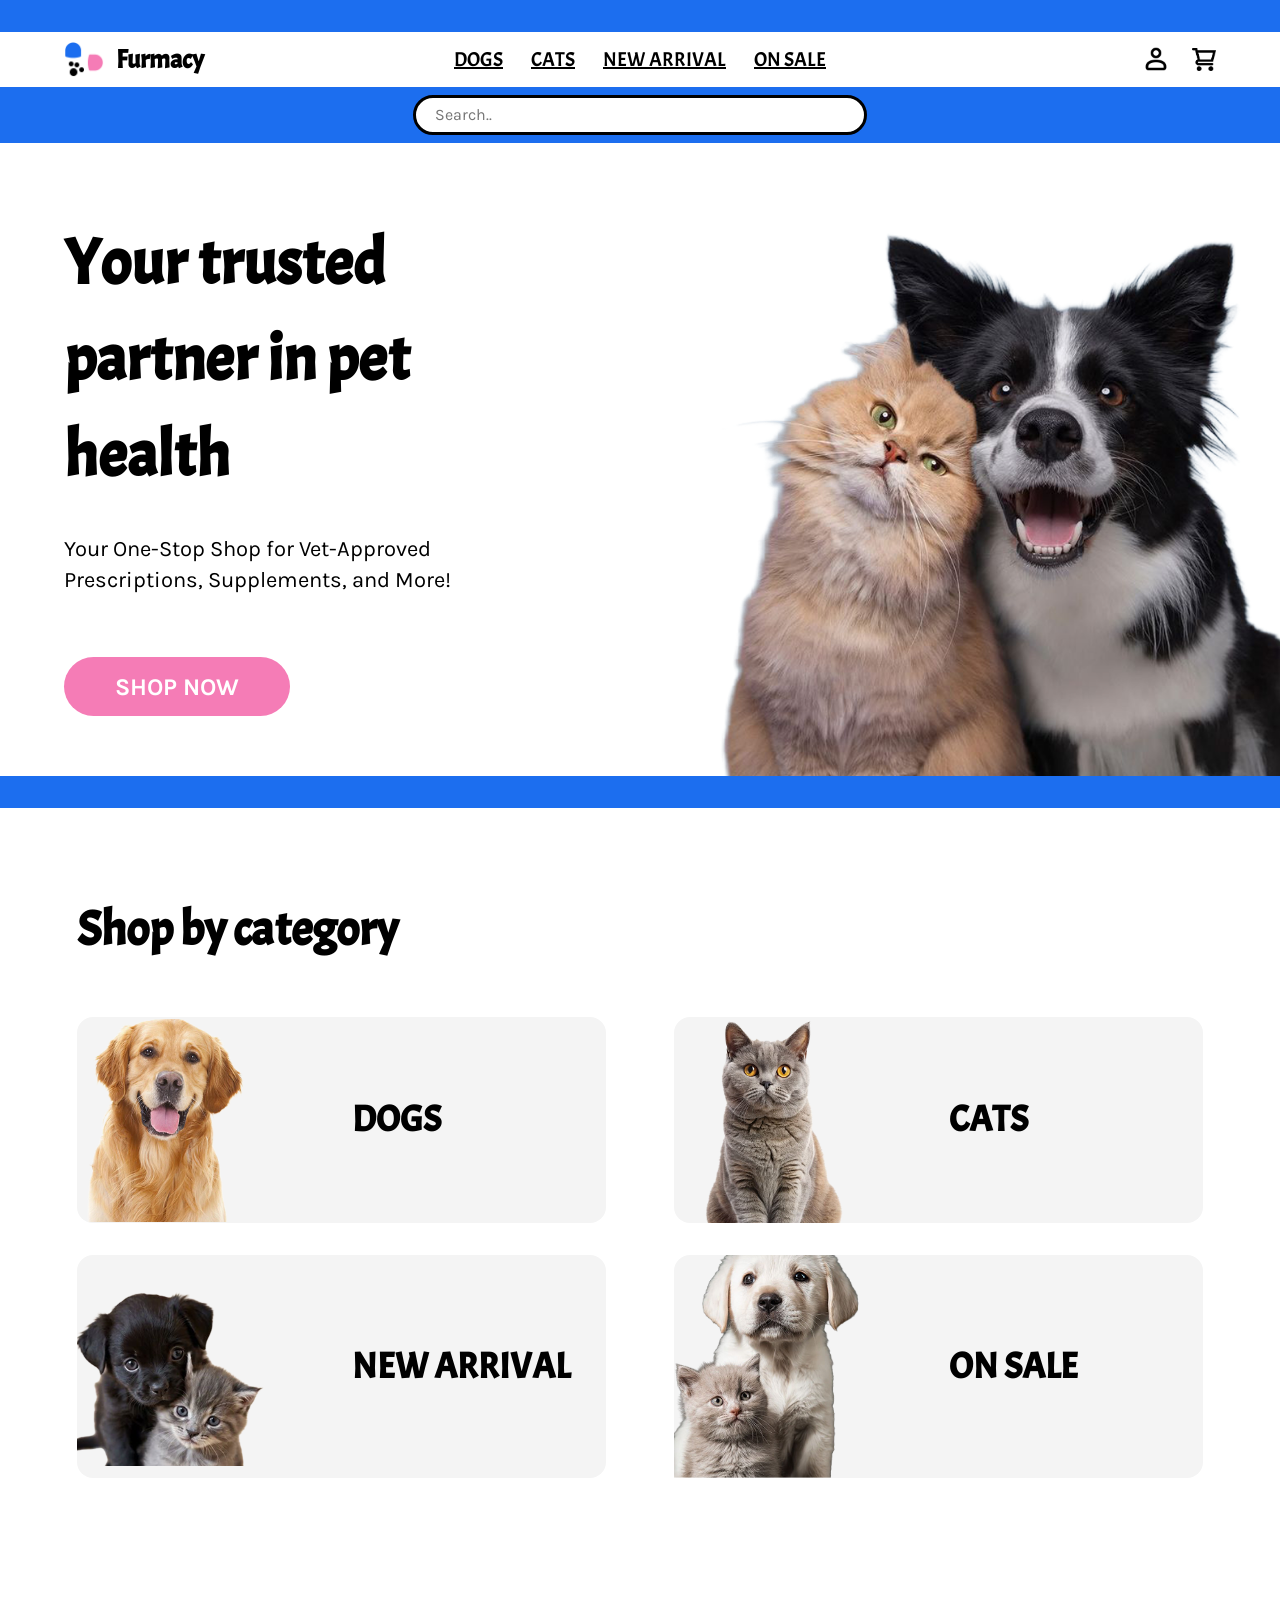
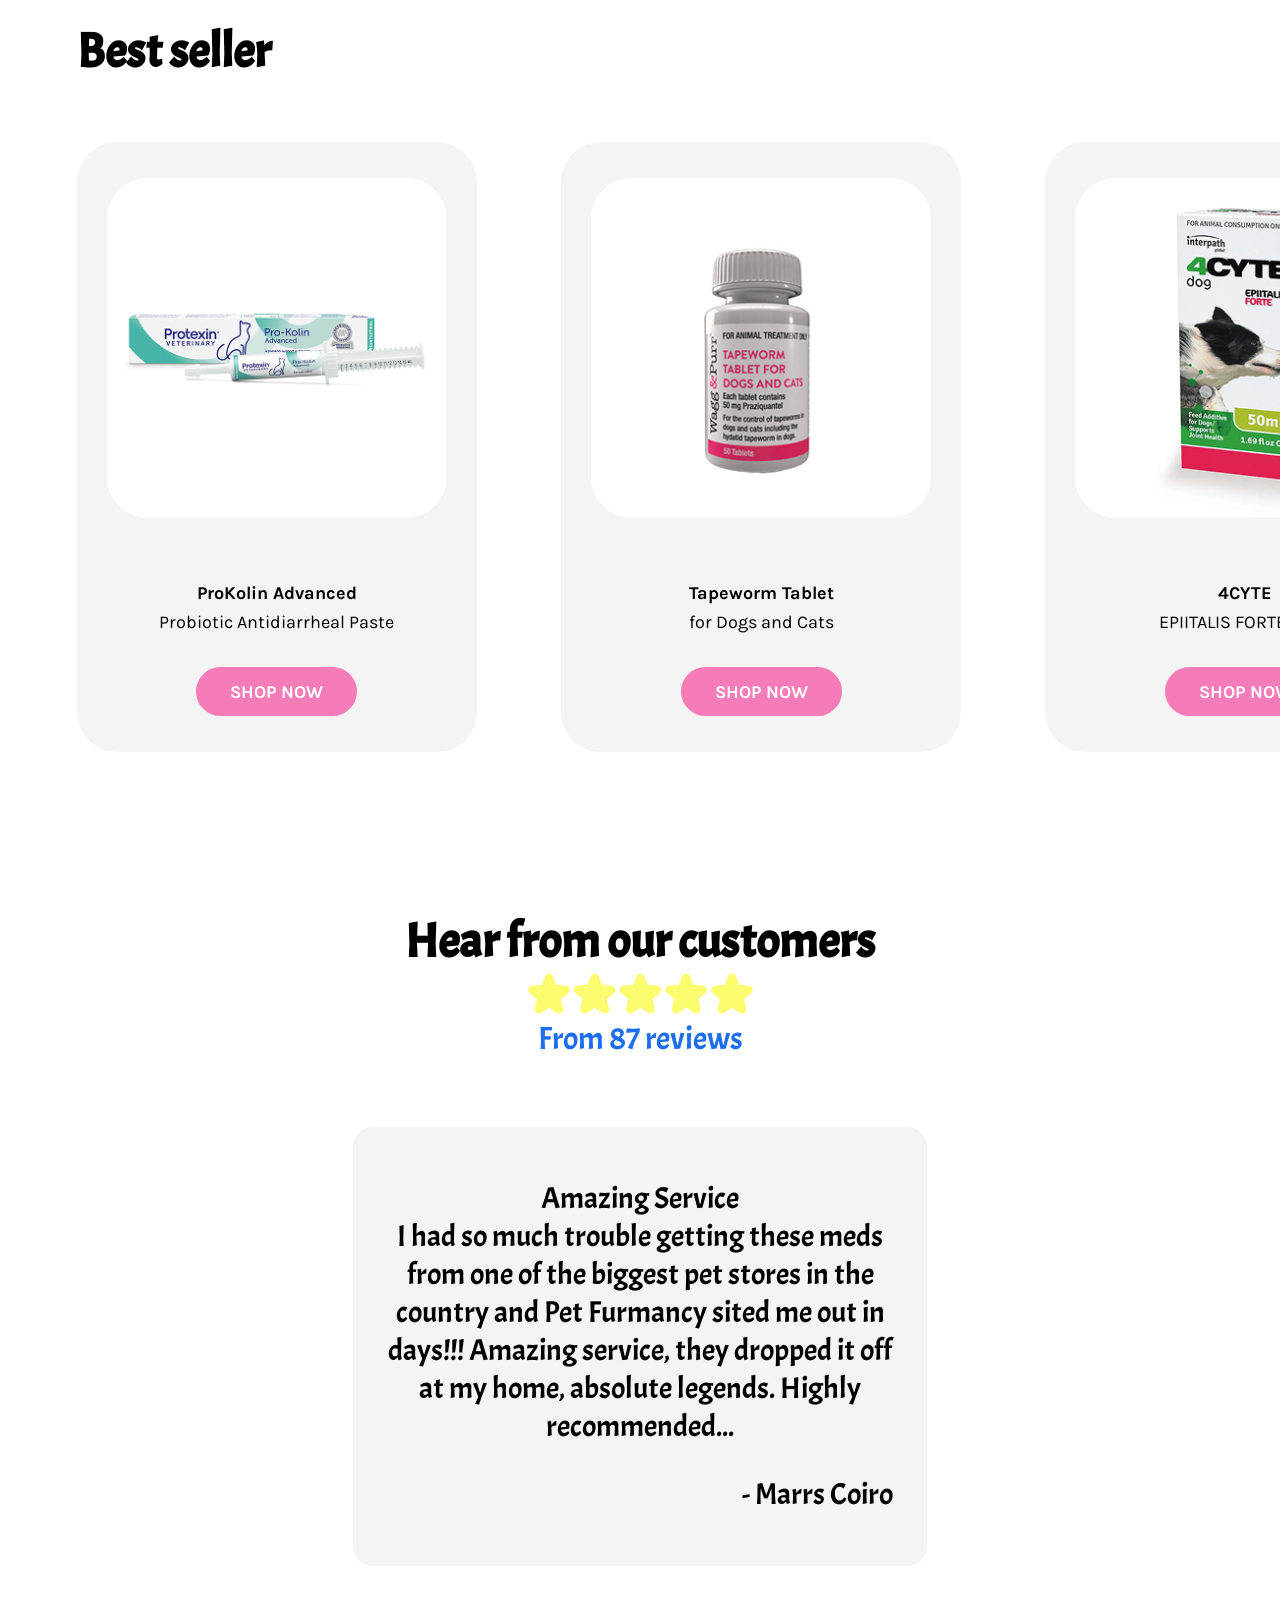
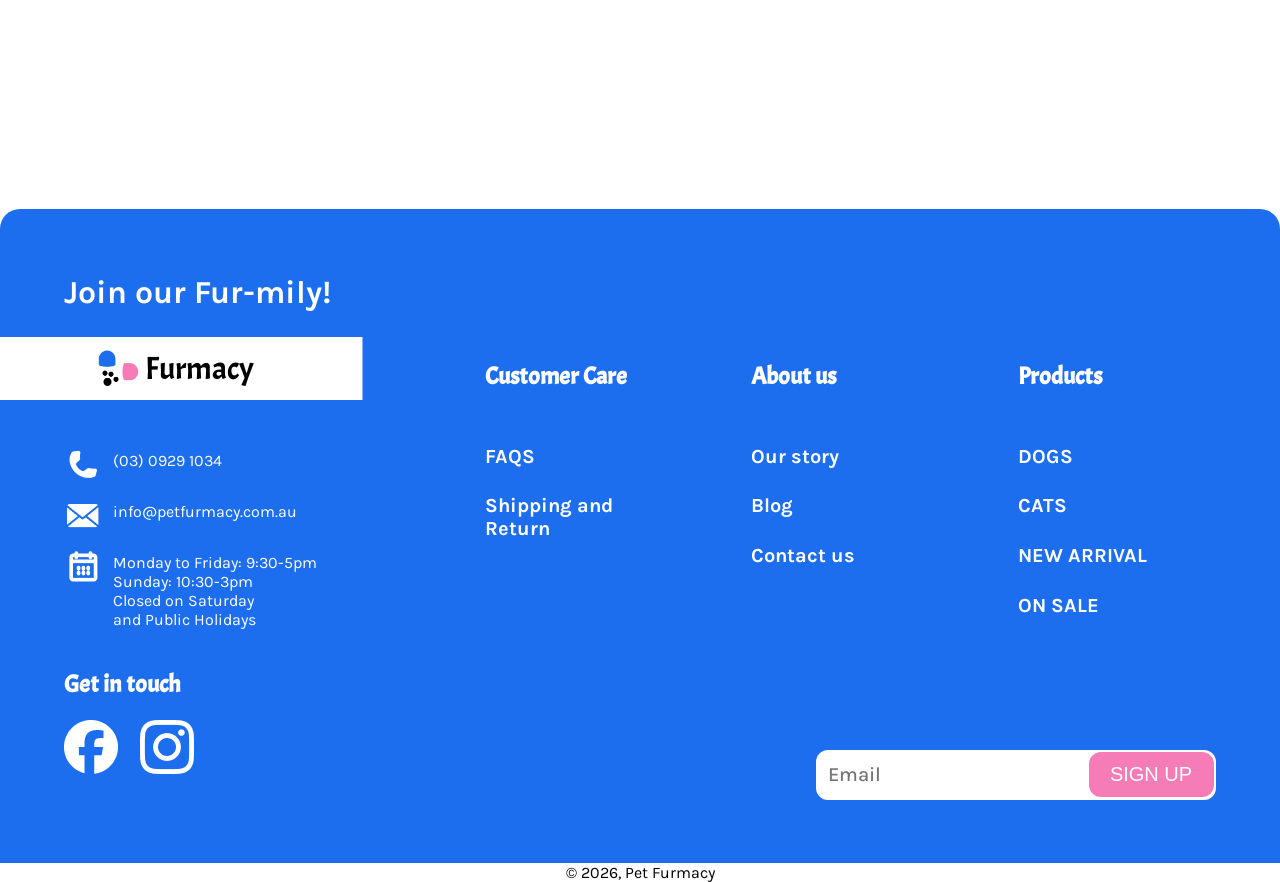
==== commit 844f899c: "fix homepage rating img" ====
--- a/index.html
+++ b/index.html
@@ -66,10 +66,10 @@
 
                 <div class="category_grid">
 
-                    <div class="category_card">
+                    <a href="HTML/listpage.html" class="category_card">
                         <img src="Image/homepage_image/dog_category.png">
                         <h3>DOGS</h3>
-                    </div>
+                    </a>
 
                     <div class="category_card">
                         <img src="Image/homepage_image/cat_category.png">
@@ -129,7 +129,7 @@
             <!-- review_section -->
             <section class="review_section">
                 <h2>Hear from our customers</h2>
-                <img src="../Furmacy Web/Image/homepage_image/rating.png">
+                <img src="Image/homepage_image/rating.png">
                 <p class="review_count">From 87 reviews</p>
 
                 <div class="review_box">
--- a/CSS/homepage.css
+++ b/CSS/homepage.css
@@ -70,6 +70,8 @@
     display: flex;
     align-items: center;
     justify-content: space-between;
+    text-decoration: none;
+    color: inherit;
 }
 
 .category_card img {
